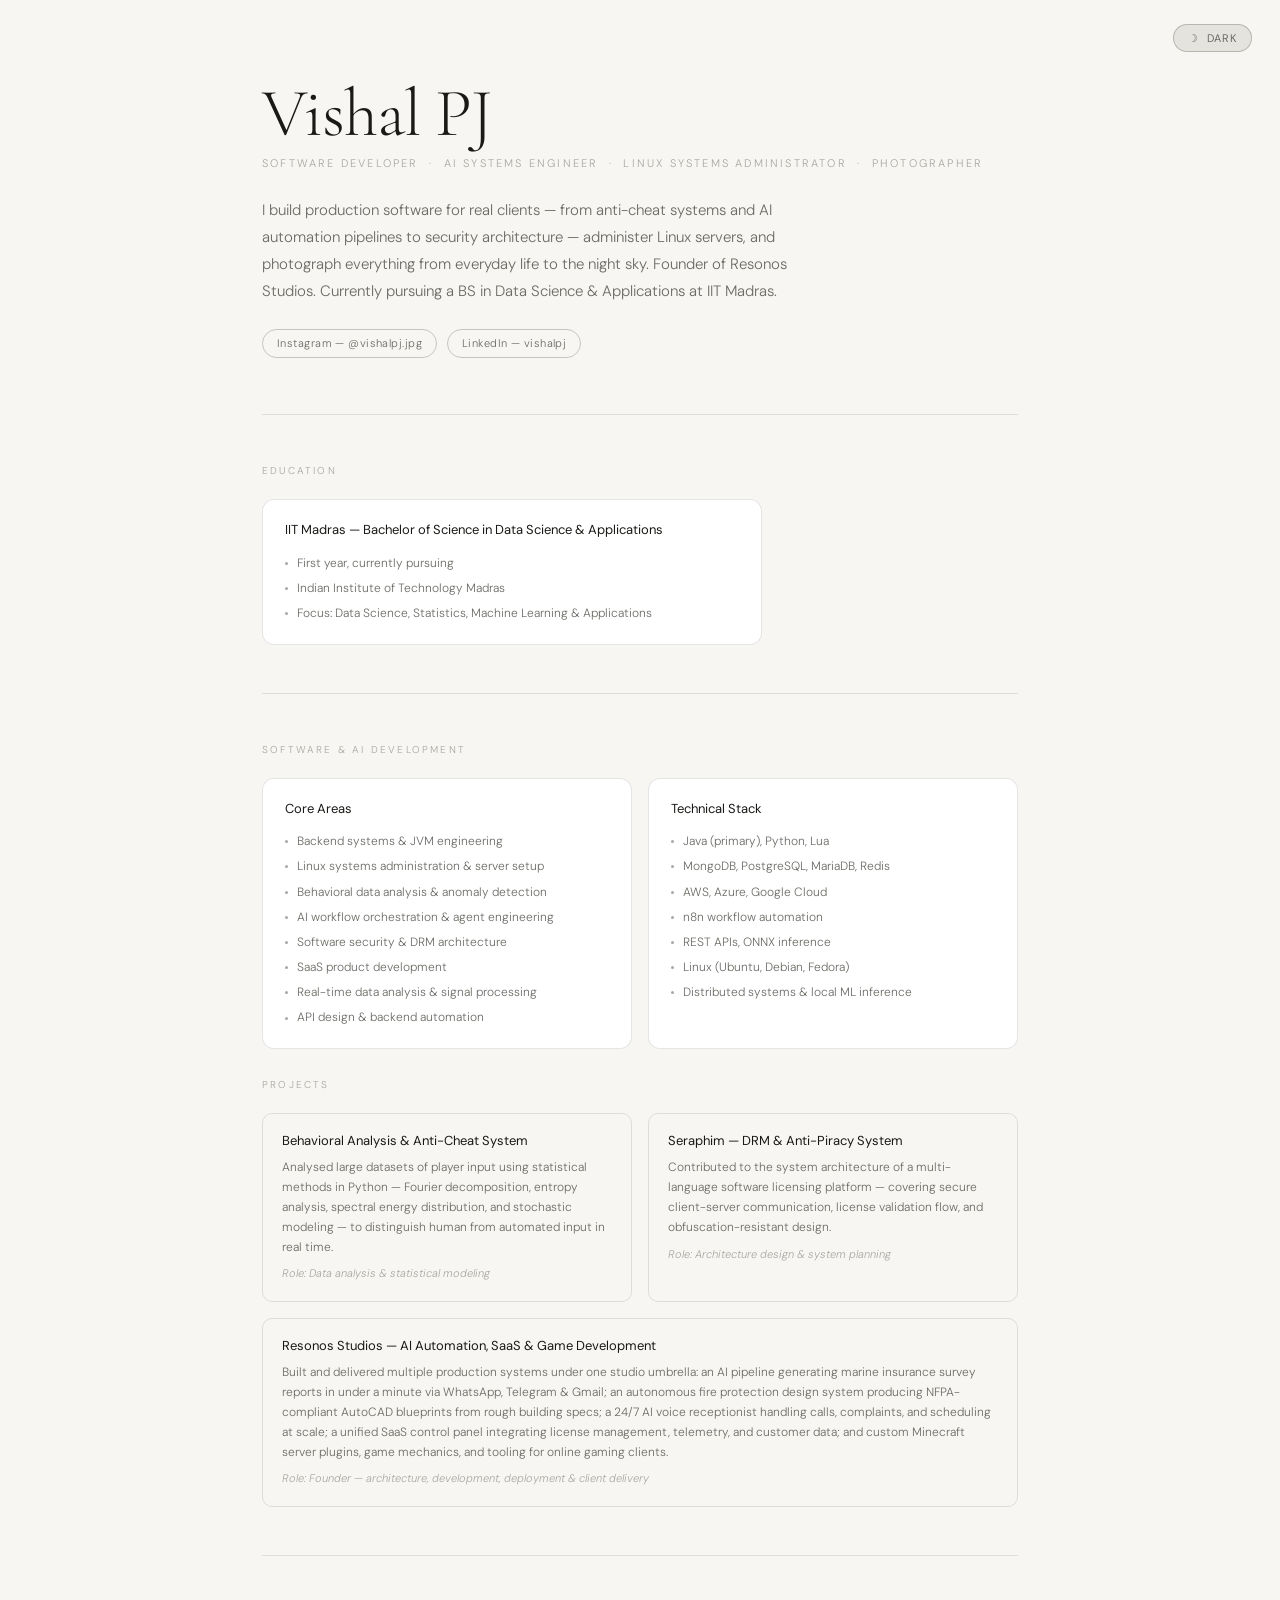
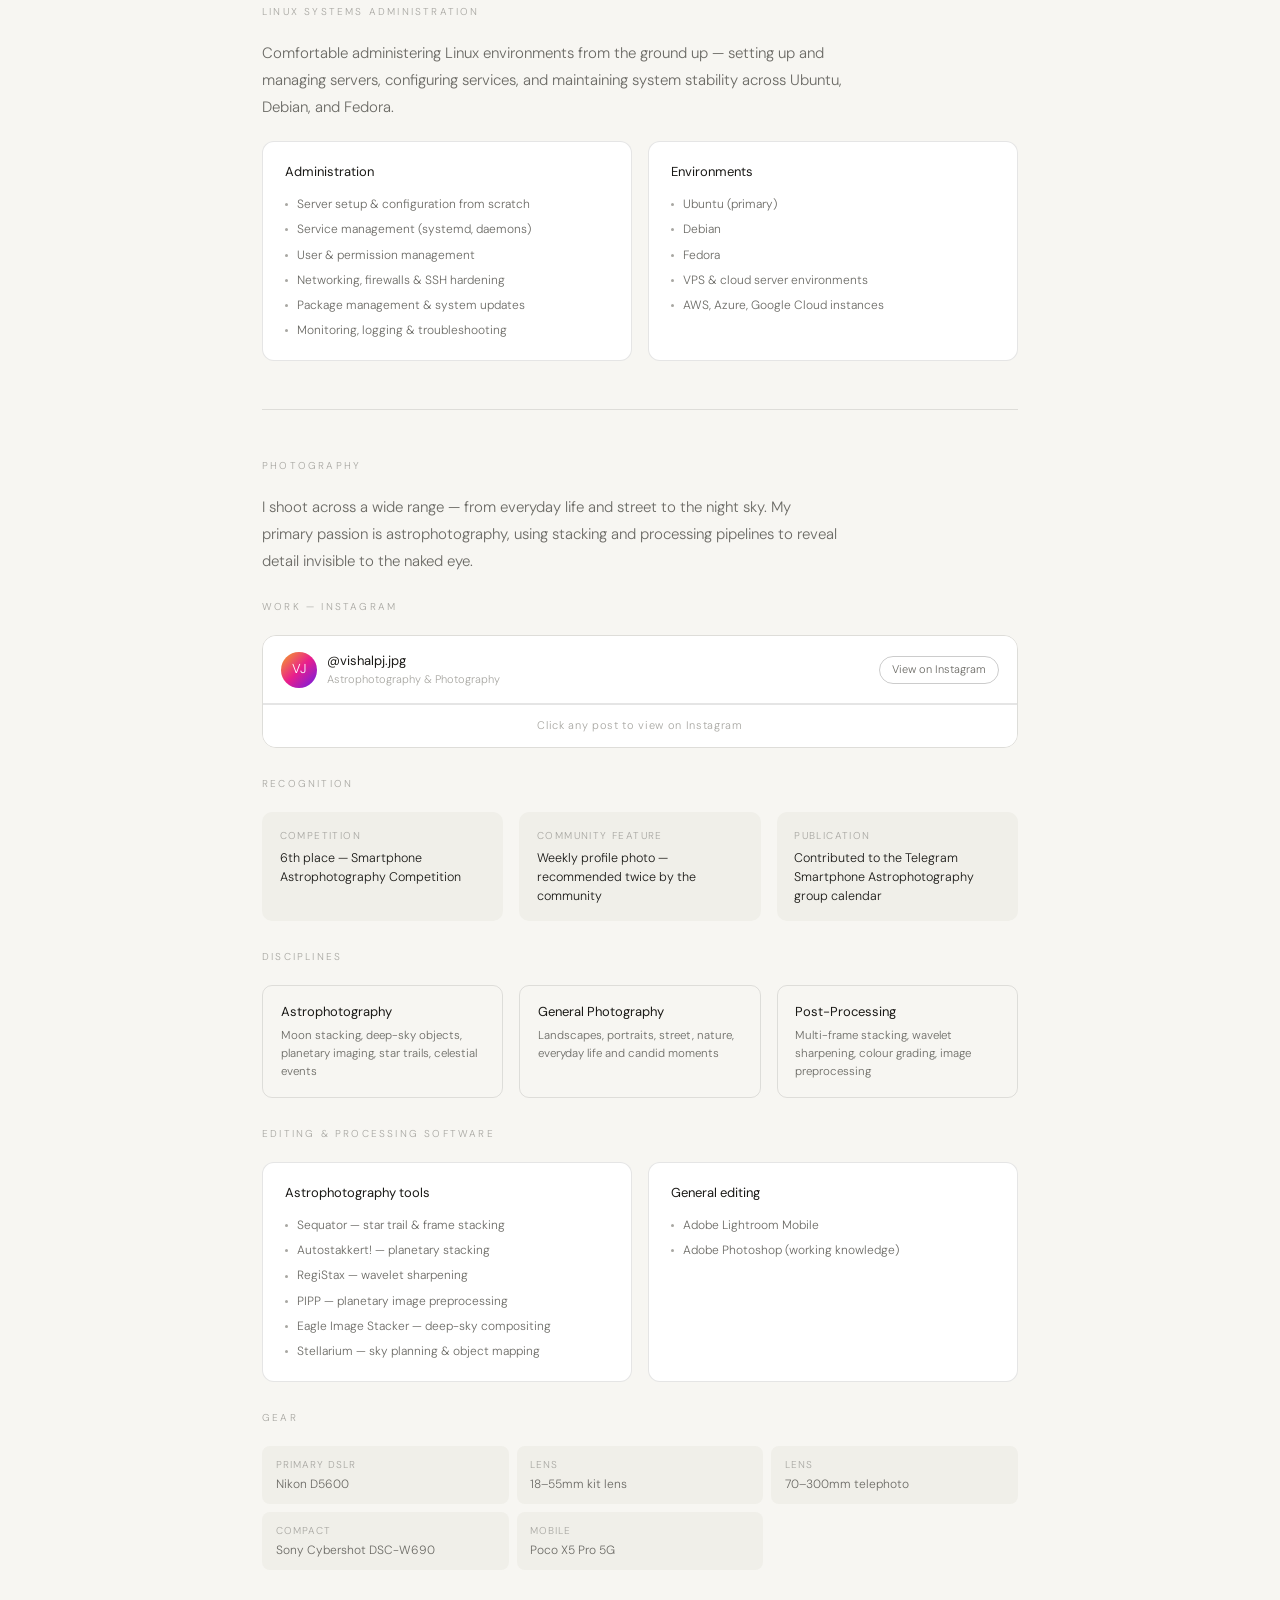
==== portfolio.html @ 346b7392 "initial commit" ====
<!DOCTYPE html>
<html lang="en" data-theme="light">
<head>
<meta charset="UTF-8">
<meta name="viewport" content="width=device-width, initial-scale=1.0">
<title>Vishal PJ — Portfolio</title>
<link rel="preconnect" href="https://fonts.googleapis.com">
<link href="https://fonts.googleapis.com/css2?family=Cormorant+Garamond:ital,wght@0,300;0,400;1,300&family=DM+Sans:ital,wght@0,300;0,400;1,300&display=swap" rel="stylesheet">
<style>
  :root {
    --bg: #f7f6f2;
    --surface: #ffffff;
    --surface2: #f0efe9;
    --border: rgba(0,0,0,0.1);
    --border-strong: rgba(0,0,0,0.2);
    --text: #1a1916;
    --text-muted: #6b6a65;
    --text-faint: #a8a7a2;
    --toggle-bg: #e4e3dd;
    --transition: 0.3s ease;
  }
  [data-theme="dark"] {
    --bg: #111110;
    --surface: #1c1c1a;
    --surface2: #242422;
    --border: rgba(255,255,255,0.08);
    --border-strong: rgba(255,255,255,0.15);
    --text: #eeecea;
    --text-muted: #8c8b86;
    --text-faint: #555450;
    --toggle-bg: #2e2e2c;
  }

  *, *::before, *::after { box-sizing: border-box; margin: 0; padding: 0; }
  html { scroll-behavior: smooth; }

  body {
    font-family: 'DM Sans', sans-serif;
    font-weight: 300;
    background: var(--bg);
    color: var(--text);
    transition: background var(--transition), color var(--transition);
    min-height: 100vh;
    line-height: 1.6;
  }

  .toggle-wrap {
    position: fixed;
    top: 1.5rem;
    right: 1.75rem;
    z-index: 100;
  }
  .toggle-btn {
    background: var(--toggle-bg);
    border: 1px solid var(--border-strong);
    border-radius: 30px;
    padding: 6px 14px;
    cursor: pointer;
    font-family: 'DM Sans', sans-serif;
    font-size: 11px;
    font-weight: 400;
    letter-spacing: 0.1em;
    text-transform: uppercase;
    color: var(--text-muted);
    transition: all var(--transition);
    display: flex;
    align-items: center;
    gap: 7px;
  }
  .toggle-btn:hover { color: var(--text); }

  .container {
    max-width: 820px;
    margin: 0 auto;
    padding: 5rem 2rem 6rem;
  }

  header { margin-bottom: 3.5rem; }

  .name {
    font-family: 'Cormorant Garamond', serif;
    font-size: clamp(44px, 8vw, 68px);
    font-weight: 300;
    letter-spacing: -1px;
    line-height: 1;
    margin-bottom: 0.45rem;
    color: var(--text);
  }
  .tagline {
    font-size: 11px;
    letter-spacing: 0.2em;
    text-transform: uppercase;
    color: var(--text-faint);
    margin-bottom: 1.5rem;
  }
  .bio {
    font-size: 15px;
    line-height: 1.8;
    color: var(--text-muted);
    max-width: 580px;
    margin-bottom: 1.5rem;
  }
  .links-row { display: flex; gap: 10px; flex-wrap: wrap; }
  .link-pill {
    font-size: 11px;
    color: var(--text-muted);
    border: 1px solid var(--border-strong);
    border-radius: 30px;
    padding: 5px 14px;
    text-decoration: none;
    letter-spacing: 0.04em;
    transition: all 0.2s;
  }
  .link-pill:hover { color: var(--text); border-color: var(--text-faint); }

  .divider {
    border: none;
    border-top: 1px solid var(--border);
    margin: 3rem 0;
  }

  .section-label {
    font-size: 10px;
    letter-spacing: 0.22em;
    text-transform: uppercase;
    color: var(--text-faint);
    margin-bottom: 1.25rem;
  }

  .two-col {
    display: grid;
    grid-template-columns: 1fr 1fr;
    gap: 1rem;
  }

  .card {
    background: var(--surface);
    border: 1px solid var(--border);
    border-radius: 12px;
    padding: 1.25rem 1.4rem;
    transition: background var(--transition), border-color var(--transition);
  }
  .card-title {
    font-size: 13px;
    font-weight: 400;
    color: var(--text);
    margin-bottom: 0.8rem;
  }

  .stack-list { list-style: none; display: flex; flex-direction: column; gap: 6px; }
  .stack-list li {
    font-size: 12px;
    color: var(--text-muted);
    display: flex;
    align-items: center;
    gap: 9px;
  }
  .stack-list li::before {
    content: '';
    width: 3px;
    height: 3px;
    border-radius: 50%;
    background: var(--text-faint);
    flex-shrink: 0;
  }

  .project-grid {
    display: grid;
    grid-template-columns: 1fr 1fr;
    gap: 1rem;
    margin-top: 0.5rem;
  }
  .proj-card {
    border: 1px solid var(--border);
    border-radius: 10px;
    padding: 1.1rem 1.2rem;
    transition: border-color 0.2s, background 0.2s;
  }
  .proj-card:hover { border-color: var(--border-strong); background: var(--surface); }
  .proj-card.wide { grid-column: span 2; }
  .proj-title {
    font-size: 13px;
    font-weight: 400;
    color: var(--text);
    margin-bottom: 0.4rem;
  }
  .proj-desc {
    font-size: 12px;
    color: var(--text-muted);
    line-height: 1.65;
  }
  .proj-role {
    font-size: 11px;
    color: var(--text-faint);
    margin-top: 8px;
    font-style: italic;
  }

  .ach-grid {
    display: grid;
    grid-template-columns: repeat(3, 1fr);
    gap: 1rem;
  }
  .ach-card {
    background: var(--surface2);
    border-radius: 10px;
    padding: 1rem 1.1rem;
    transition: background var(--transition);
  }
  .ach-label {
    font-size: 10px;
    letter-spacing: 0.14em;
    text-transform: uppercase;
    color: var(--text-faint);
    margin-bottom: 5px;
  }
  .ach-value {
    font-size: 12.5px;
    color: var(--text);
    line-height: 1.5;
  }

  .photo-grid {
    display: grid;
    grid-template-columns: repeat(3, 1fr);
    gap: 1rem;
  }
  .photo-card {
    border: 1px solid var(--border);
    border-radius: 10px;
    padding: 1rem 1.1rem;
  }
  .photo-title {
    font-size: 13px;
    font-weight: 400;
    color: var(--text);
    margin-bottom: 4px;
  }
  .photo-sub {
    font-size: 11.5px;
    color: var(--text-muted);
    line-height: 1.55;
  }

  .gear-grid {
    display: grid;
    grid-template-columns: repeat(3, 1fr);
    gap: 8px;
  }
  .gear-item {
    background: var(--surface2);
    border-radius: 8px;
    padding: 0.65rem 0.85rem;
    transition: background var(--transition);
  }
  .gear-label {
    font-size: 10px;
    letter-spacing: 0.1em;
    text-transform: uppercase;
    color: var(--text-faint);
    margin-bottom: 2px;
  }
  .gear-value { font-size: 12px; color: var(--text-muted); }

  .mt2 { margin-top: 1.75rem; }

  .ig-feature {
    border: 1px solid var(--border);
    border-radius: 14px;
    overflow: hidden;
    margin-top: 0.5rem;
  }
  .ig-header {
    display: flex;
    align-items: center;
    justify-content: space-between;
    padding: 0.9rem 1.1rem;
    border-bottom: 1px solid var(--border);
    background: var(--surface);
  }
  .ig-profile { display: flex; align-items: center; gap: 10px; }
  .ig-avatar {
    width: 36px; height: 36px; border-radius: 50%;
    background: linear-gradient(135deg, #f5a623, #e91e8c, #6a1de8);
    display: flex; align-items: center; justify-content: center;
    color: white; font-size: 13px; flex-shrink: 0;
  }
  .ig-handle { font-size: 13px; font-weight: 400; color: var(--text); }
  .ig-sub { font-size: 11px; color: var(--text-faint); }
  .ig-visit {
    font-size: 11px; color: var(--text-muted);
    border: 1px solid var(--border-strong); border-radius: 20px;
    padding: 4px 12px; text-decoration: none; transition: color 0.2s;
  }
  .ig-visit:hover { color: var(--text); }
  .ig-mosaic {
    display: grid; grid-template-columns: repeat(3, 1fr);
    gap: 0; background: var(--border);
  }
  .ig-embed-cell {
    overflow: hidden;
    display: flex;
    align-items: flex-start;
    justify-content: center;
    background: var(--surface2);
  }
  .ig-embed-cell iframe {
    border: none !important;
    width: 100% !important;
    min-width: 0 !important;
  }
  .ig-caption {
    padding: 0.75rem 1.1rem; background: var(--surface);
    font-size: 11px; color: var(--text-faint);
    text-align: center; letter-spacing: 0.06em;
    border-top: 1px solid var(--border);
  }

  @keyframes fadeUp {
    from { opacity: 0; transform: translateY(14px); }
    to   { opacity: 1; transform: translateY(0); }
  }
  .fade { animation: fadeUp 0.5s ease both; }
  .fade-1 { animation-delay: 0.05s; }
  .fade-2 { animation-delay: 0.13s; }
  .fade-3 { animation-delay: 0.22s; }
  .fade-4 { animation-delay: 0.32s; }

  @media (max-width: 600px) {
    .two-col, .project-grid, .ach-grid, .photo-grid, .gear-grid { grid-template-columns: 1fr; }
    .proj-card.wide { grid-column: span 1; }
    .toggle-wrap { top: 1rem; right: 1rem; }
    .container { padding: 4rem 1.25rem 5rem; }
  }
</style>
</head>
<body>

<div class="toggle-wrap">
  <button class="toggle-btn" onclick="toggleTheme()" id="themeBtn">
    <span id="themeIcon">☽</span>
    <span id="themeLabel">Dark</span>
  </button>
</div>

<div class="container">

  <header>
    <div class="name fade fade-1">Vishal PJ</div>
    <div class="tagline fade fade-2">Software Developer &nbsp;·&nbsp; AI Systems Engineer &nbsp;·&nbsp; Linux Systems Administrator &nbsp;·&nbsp; Photographer</div>
    <p class="bio fade fade-3">
      I build production software for real clients — from anti-cheat systems and AI automation pipelines to security architecture — administer Linux servers, and photograph everything from everyday life to the night sky. Founder of Resonos Studios. Currently pursuing a BS in Data Science & Applications at IIT Madras.
    </p>
    <div class="links-row fade fade-4">
      <a class="link-pill" href="https://www.instagram.com/vishalpj.jpg" target="_blank">Instagram — @vishalpj.jpg</a>
      <a class="link-pill" href="https://www.linkedin.com/in/vishalpj/" target="_blank">LinkedIn — vishalpj</a>
    </div>
  </header>

  <hr class="divider">

  <section>
    <div class="section-label">Education</div>
    <div class="card" style="max-width: 500px;">
      <div class="card-title">IIT Madras — Bachelor of Science in Data Science & Applications</div>
      <ul class="stack-list" style="margin-top: 0.5rem;">
        <li>First year, currently pursuing</li>
        <li>Indian Institute of Technology Madras</li>
        <li>Focus: Data Science, Statistics, Machine Learning & Applications</li>
      </ul>
    </div>
  </section>

  <hr class="divider">

  <section>
    <div class="section-label">Software & AI Development</div>
    <div class="two-col">
      <div class="card">
        <div class="card-title">Core Areas</div>
        <ul class="stack-list">
          <li>Backend systems & JVM engineering</li>
          <li>Linux systems administration & server setup</li>
          <li>Behavioral data analysis & anomaly detection</li>
          <li>AI workflow orchestration & agent engineering</li>
          <li>Software security & DRM architecture</li>
          <li>SaaS product development</li>
          <li>Real-time data analysis & signal processing</li>
          <li>API design & backend automation</li>
        </ul>
      </div>
      <div class="card">
        <div class="card-title">Technical Stack</div>
        <ul class="stack-list">
          <li>Java (primary), Python, Lua</li>
          <li>MongoDB, PostgreSQL, MariaDB, Redis</li>
          <li>AWS, Azure, Google Cloud</li>
          <li>n8n workflow automation</li>
          <li>REST APIs, ONNX inference</li>
          <li>Linux (Ubuntu, Debian, Fedora)</li>
          <li>Distributed systems & local ML inference</li>
        </ul>
      </div>
    </div>

    <div class="section-label mt2">Projects</div>
    <div class="project-grid">
      <div class="proj-card">
        <div class="proj-title">Behavioral Analysis & Anti-Cheat System</div>
        <div class="proj-desc">Analysed large datasets of player input using statistical methods in Python — Fourier decomposition, entropy analysis, spectral energy distribution, and stochastic modeling — to distinguish human from automated input in real time.</div>
        <div class="proj-role">Role: Data analysis & statistical modeling</div>
      </div>
      <div class="proj-card">
        <div class="proj-title">Seraphim — DRM & Anti-Piracy System</div>
        <div class="proj-desc">Contributed to the system architecture of a multi-language software licensing platform — covering secure client-server communication, license validation flow, and obfuscation-resistant design.</div>
        <div class="proj-role">Role: Architecture design & system planning</div>
      </div>
      <div class="proj-card wide">
        <div class="proj-title">Resonos Studios — AI Automation, SaaS & Game Development</div>
        <div class="proj-desc">Built and delivered multiple production systems under one studio umbrella: an AI pipeline generating marine insurance survey reports in under a minute via WhatsApp, Telegram & Gmail; an autonomous fire protection design system producing NFPA-compliant AutoCAD blueprints from rough building specs; a 24/7 AI voice receptionist handling calls, complaints, and scheduling at scale; a unified SaaS control panel integrating license management, telemetry, and customer data; and custom Minecraft server plugins, game mechanics, and tooling for online gaming clients.</div>
        <div class="proj-role">Role: Founder — architecture, development, deployment & client delivery</div>
      </div>
    </div>
  </section>

  <hr class="divider">

  <section>
    <div class="section-label">Linux Systems Administration</div>
    <p class="bio" style="margin-bottom: 1.25rem;">
      Comfortable administering Linux environments from the ground up — setting up and managing servers, configuring services, and maintaining system stability across Ubuntu, Debian, and Fedora.
    </p>
    <div class="two-col">
      <div class="card">
        <div class="card-title">Administration</div>
        <ul class="stack-list">
          <li>Server setup & configuration from scratch</li>
          <li>Service management (systemd, daemons)</li>
          <li>User & permission management</li>
          <li>Networking, firewalls & SSH hardening</li>
          <li>Package management & system updates</li>
          <li>Monitoring, logging & troubleshooting</li>
        </ul>
      </div>
      <div class="card">
        <div class="card-title">Environments</div>
        <ul class="stack-list">
          <li>Ubuntu (primary)</li>
          <li>Debian</li>
          <li>Fedora</li>
          <li>VPS & cloud server environments</li>
          <li>AWS, Azure, Google Cloud instances</li>
        </ul>
      </div>
    </div>
  </section>

  <hr class="divider">

  <section>
    <div class="section-label">Photography</div>
    <p class="bio" style="margin-bottom:1.5rem;">
      I shoot across a wide range — from everyday life and street to the night sky. My primary passion is astrophotography, using stacking and processing pipelines to reveal detail invisible to the naked eye.
    </p>

    <div class="section-label">Work — Instagram</div>
    <div class="ig-feature">
      <div class="ig-header">
        <div class="ig-profile">
          <div class="ig-avatar">VJ</div>
          <div>
            <div class="ig-handle">@vishalpj.jpg</div>
            <div class="ig-sub">Astrophotography &amp; Photography</div>
          </div>
        </div>
        <a class="ig-visit" href="https://www.instagram.com/vishalpj.jpg" target="_blank">View on Instagram</a>
      </div>
      <div class="ig-mosaic">
        <div class="ig-embed-cell">
          <blockquote class="instagram-media" data-instgrm-permalink="https://www.instagram.com/p/DHOMunJSF5G/" data-instgrm-version="14" style="width:100%;margin:0;"></blockquote>
        </div>
        <div class="ig-embed-cell">
          <blockquote class="instagram-media" data-instgrm-permalink="https://www.instagram.com/p/C_YB2zLBK-3/" data-instgrm-version="14" style="width:100%;margin:0;"></blockquote>
        </div>
        <div class="ig-embed-cell">
          <blockquote class="instagram-media" data-instgrm-permalink="https://www.instagram.com/p/DCePl5ovYs2/" data-instgrm-version="14" style="width:100%;margin:0;"></blockquote>
        </div>
        <div class="ig-embed-cell">
          <blockquote class="instagram-media" data-instgrm-permalink="https://www.instagram.com/p/DSiRkYHkpbt/" data-instgrm-version="14" style="width:100%;margin:0;"></blockquote>
        </div>
        <div class="ig-embed-cell">
          <blockquote class="instagram-media" data-instgrm-permalink="https://www.instagram.com/p/DVQpZaqksjX/" data-instgrm-version="14" style="width:100%;margin:0;"></blockquote>
        </div>
        <div class="ig-embed-cell">
          <blockquote class="instagram-media" data-instgrm-permalink="https://www.instagram.com/p/DV--y9miQmT/" data-instgrm-version="14" style="width:100%;margin:0;"></blockquote>
        </div>
      </div>
      <div class="ig-caption">Click any post to view on Instagram</div>
    </div>

    <div class="section-label mt2">Recognition</div>
    <div class="ach-grid">
      <div class="ach-card">
        <div class="ach-label">Competition</div>
        <div class="ach-value">6th place — Smartphone Astrophotography Competition</div>
      </div>
      <div class="ach-card">
        <div class="ach-label">Community Feature</div>
        <div class="ach-value">Weekly profile photo — recommended twice by the community</div>
      </div>
      <div class="ach-card">
        <div class="ach-label">Publication</div>
        <div class="ach-value">Contributed to the Telegram Smartphone Astrophotography group calendar</div>
      </div>
    </div>

    <div class="section-label mt2">Disciplines</div>
    <div class="photo-grid">
      <div class="photo-card">
        <div class="photo-title">Astrophotography</div>
        <div class="photo-sub">Moon stacking, deep-sky objects, planetary imaging, star trails, celestial events</div>
      </div>
      <div class="photo-card">
        <div class="photo-title">General Photography</div>
        <div class="photo-sub">Landscapes, portraits, street, nature, everyday life and candid moments</div>
      </div>
      <div class="photo-card">
        <div class="photo-title">Post-Processing</div>
        <div class="photo-sub">Multi-frame stacking, wavelet sharpening, colour grading, image preprocessing</div>
      </div>
    </div>

    <div class="section-label mt2">Editing & Processing Software</div>
    <div class="two-col">
      <div class="card">
        <div class="card-title">Astrophotography tools</div>
        <ul class="stack-list">
          <li>Sequator — star trail & frame stacking</li>
          <li>Autostakkert! — planetary stacking</li>
          <li>RegiStax — wavelet sharpening</li>
          <li>PIPP — planetary image preprocessing</li>
          <li>Eagle Image Stacker — deep-sky compositing</li>
          <li>Stellarium — sky planning & object mapping</li>
        </ul>
      </div>
      <div class="card">
        <div class="card-title">General editing</div>
        <ul class="stack-list">
          <li>Adobe Lightroom Mobile</li>
          <li>Adobe Photoshop (working knowledge)</li>
        </ul>
      </div>
    </div>

    <div class="section-label mt2">Gear</div>
    <div class="gear-grid">
      <div class="gear-item">
        <div class="gear-label">Primary DSLR</div>
        <div class="gear-value">Nikon D5600</div>
      </div>
      <div class="gear-item">
        <div class="gear-label">Lens</div>
        <div class="gear-value">18–55mm kit lens</div>
      </div>
      <div class="gear-item">
        <div class="gear-label">Lens</div>
        <div class="gear-value">70–300mm telephoto</div>
      </div>
      <div class="gear-item">
        <div class="gear-label">Compact</div>
        <div class="gear-value">Sony Cybershot DSC-W690</div>
      </div>
      <div class="gear-item">
        <div class="gear-label">Mobile</div>
        <div class="gear-value">Poco X5 Pro 5G</div>
      </div>
    </div>
  </section>

</div>

<script async src="//www.instagram.com/embed.js"></script>
<script>
  function toggleTheme() {
    const html = document.documentElement;
    const isDark = html.getAttribute('data-theme') === 'dark';
    html.setAttribute('data-theme', isDark ? 'light' : 'dark');
    document.getElementById('themeIcon').textContent = isDark ? '☽' : '☀';
    document.getElementById('themeLabel').textContent = isDark ? 'Dark' : 'Light';
  }

  if (window.matchMedia('(prefers-color-scheme: dark)').matches) {
    document.documentElement.setAttribute('data-theme', 'dark');
    document.getElementById('themeIcon').textContent = '☀';
    document.getElementById('themeLabel').textContent = 'Light';
  }
</script>

</body>
</html>
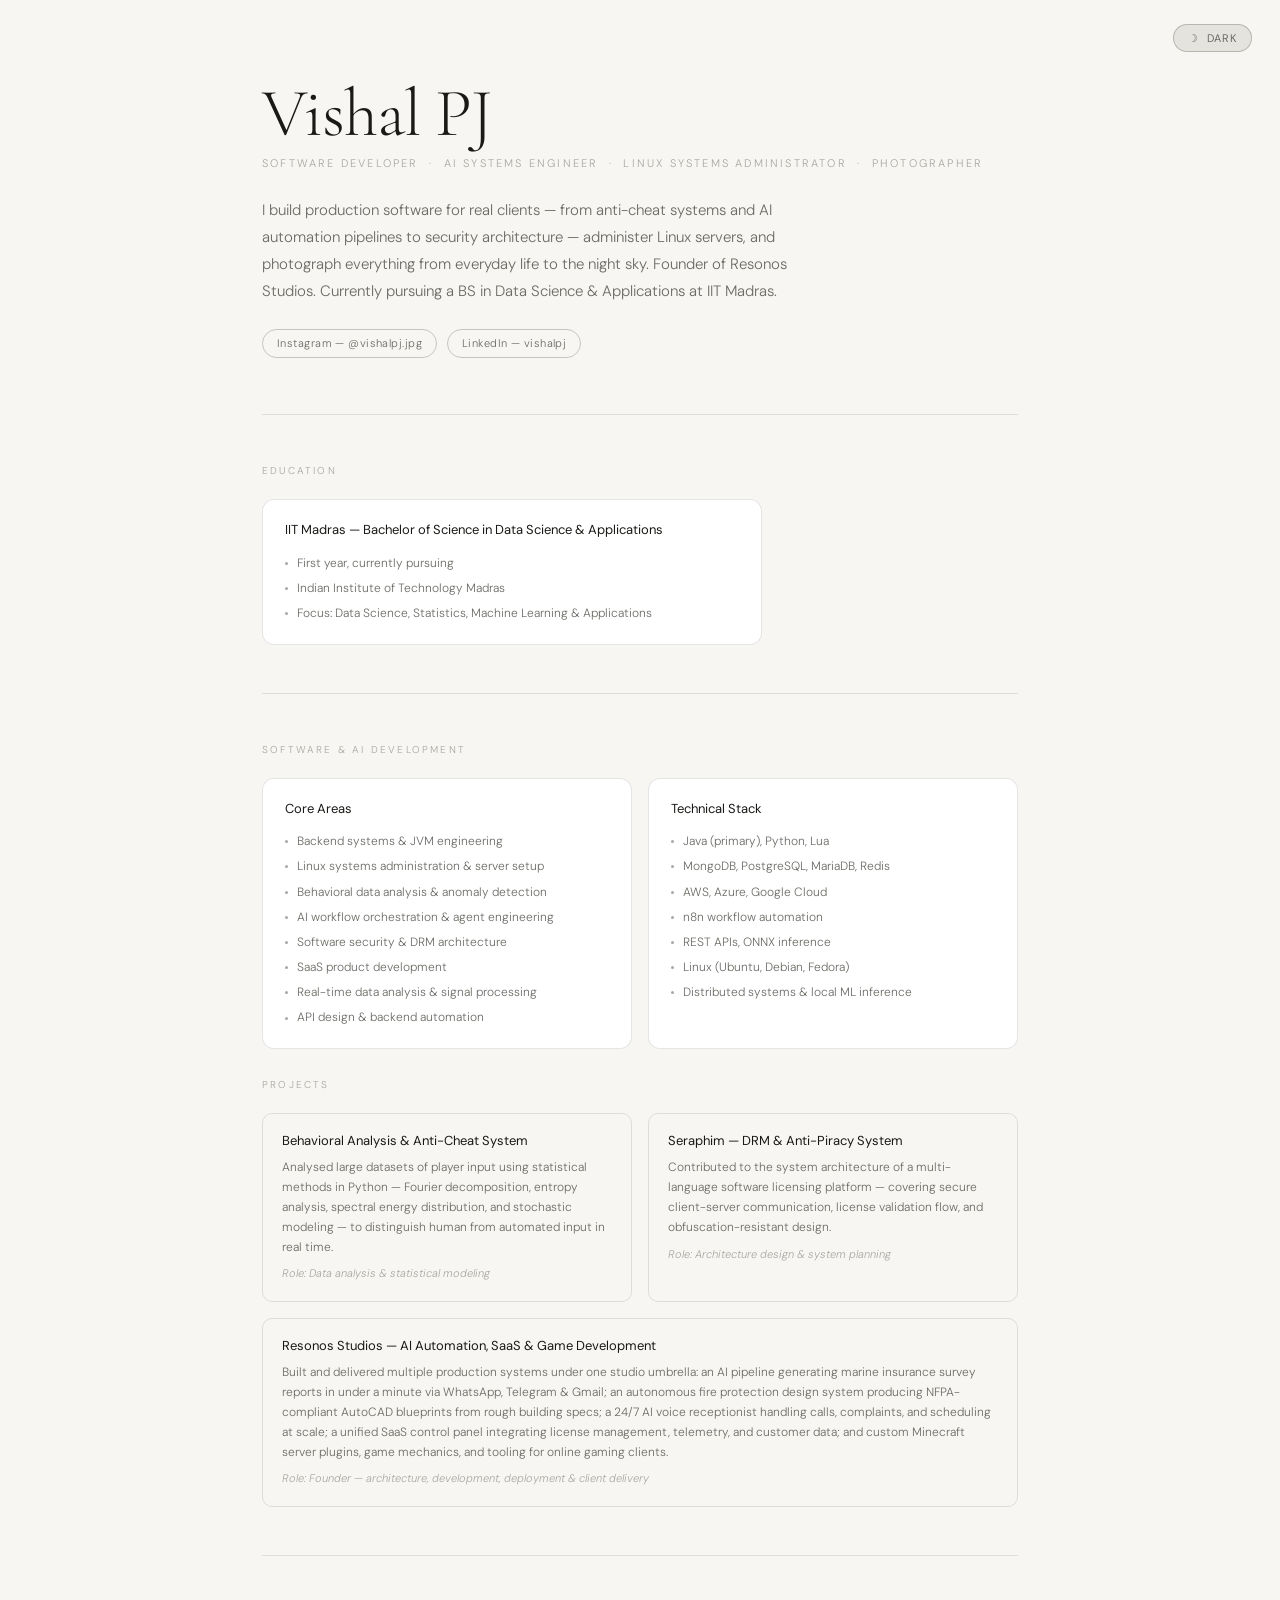
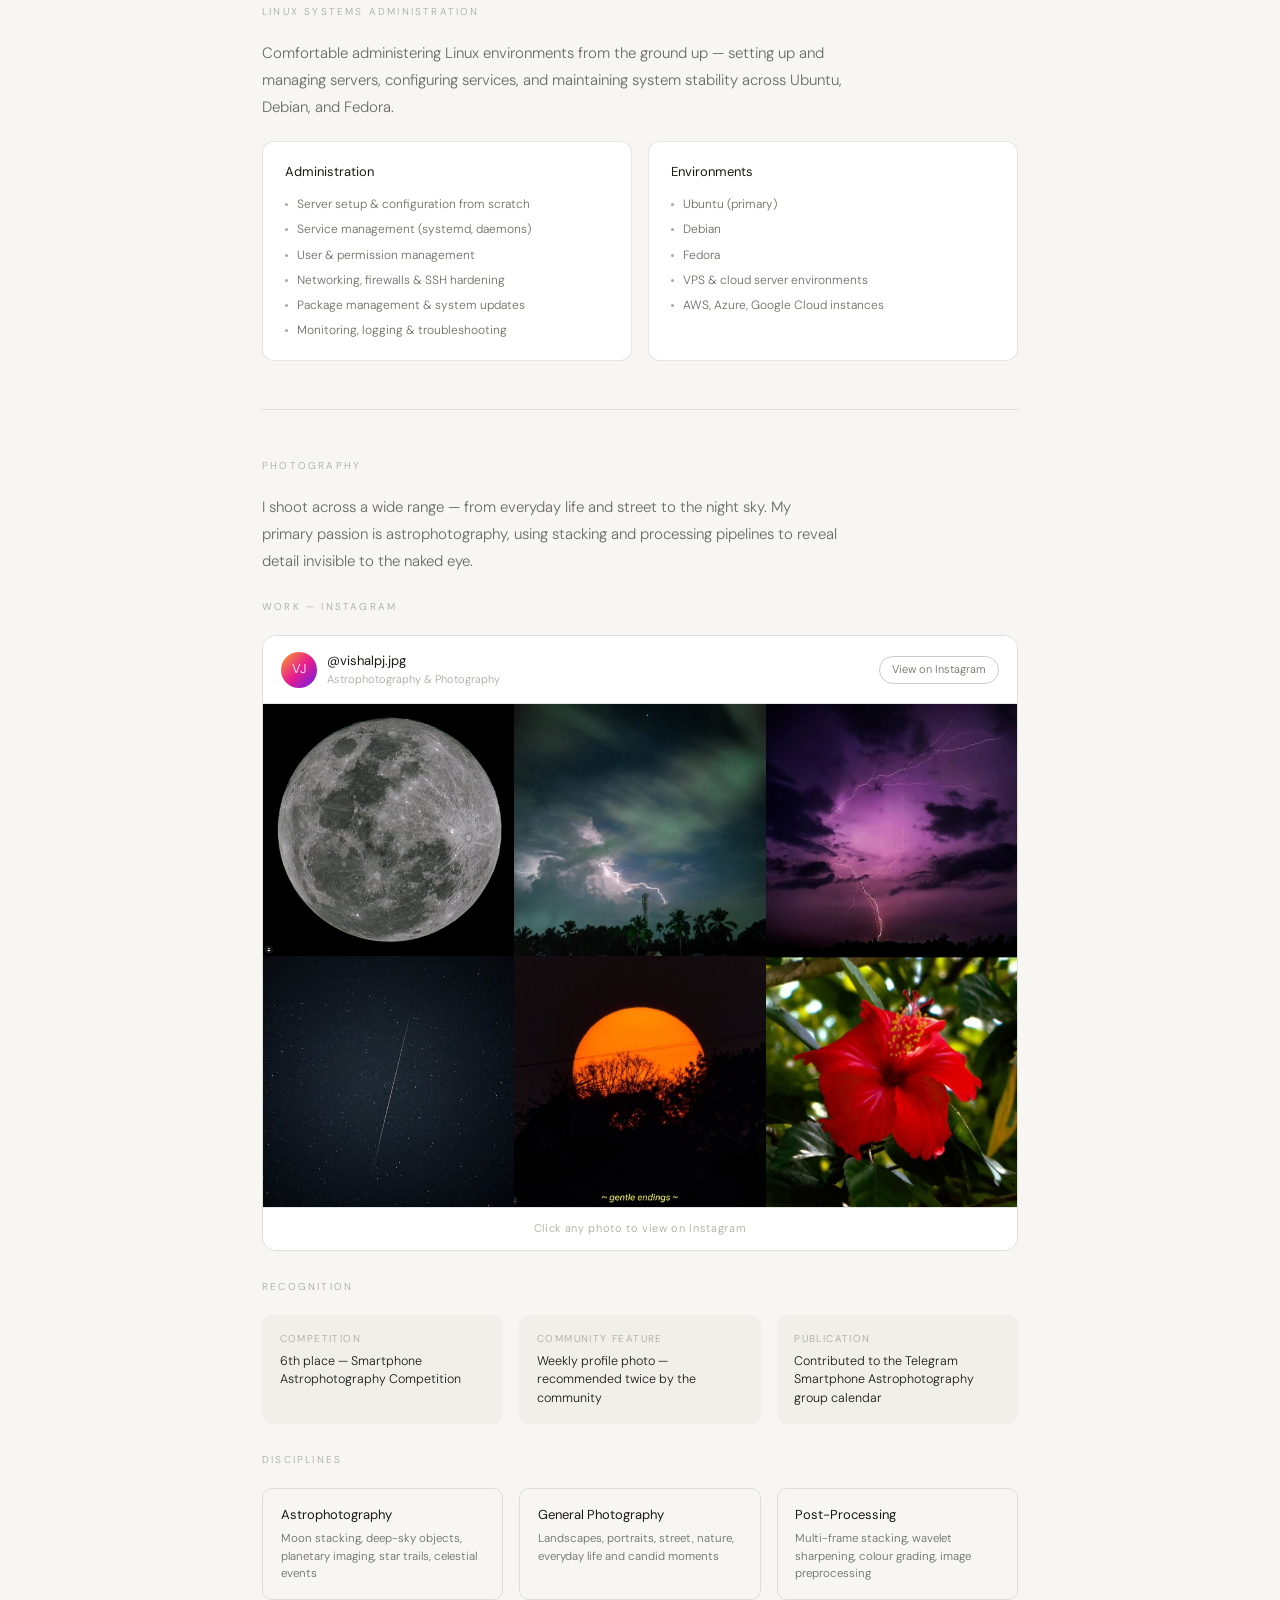
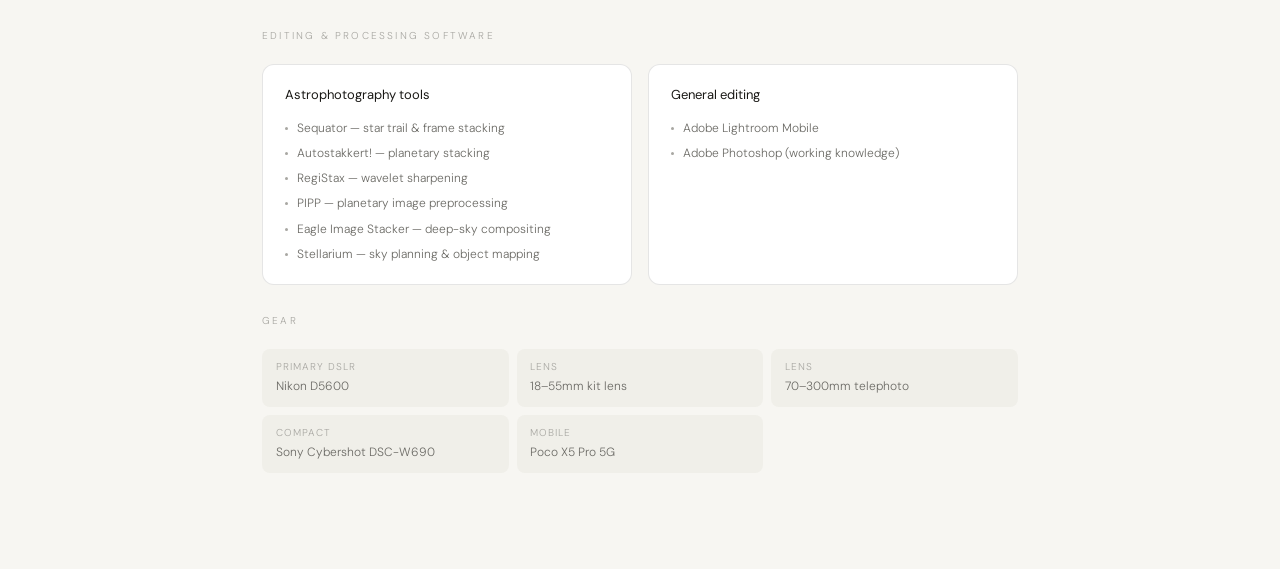
==== commit 0a2d6b55: "update embeds" ====
--- a/portfolio.html
+++ b/portfolio.html
@@ -297,18 +297,41 @@
     display: grid; grid-template-columns: repeat(3, 1fr);
     gap: 0; background: var(--border);
   }
-  .ig-embed-cell {
+  .ig-tile {
+    aspect-ratio: 1;
     overflow: hidden;
+    display: block;
+    position: relative;
+    cursor: pointer;
+    background: var(--surface2);
+  }
+  .ig-tile img {
+    width: 100%;
+    height: 100%;
+    object-fit: cover;
+    display: block;
+    transition: transform 0.4s ease;
+  }
+  .ig-tile:hover img { transform: scale(1.06); }
+  .ig-overlay {
+    position: absolute;
+    inset: 0;
+    background: rgba(0,0,0,0);
     display: flex;
-    align-items: flex-start;
-    justify-content: center;
-    background: var(--surface2);
-  }
-  .ig-embed-cell iframe {
-    border: none !important;
-    width: 100% !important;
-    min-width: 0 !important;
-  }
+    align-items: flex-end;
+    padding: 0.6rem 0.75rem;
+    transition: background 0.3s ease;
+  }
+  .ig-tile:hover .ig-overlay { background: rgba(0,0,0,0.45); }
+  .ig-overlay span {
+    font-size: 11px;
+    color: white;
+    letter-spacing: 0.06em;
+    opacity: 0;
+    transform: translateY(4px);
+    transition: opacity 0.3s ease, transform 0.3s ease;
+  }
+  .ig-tile:hover .ig-overlay span { opacity: 1; transform: translateY(0); }
   .ig-caption {
     padding: 0.75rem 1.1rem; background: var(--surface);
     font-size: 11px; color: var(--text-faint);
@@ -475,27 +498,33 @@
         </div>
         <a class="ig-visit" href="https://www.instagram.com/vishalpj.jpg" target="_blank">View on Instagram</a>
       </div>
-      <div class="ig-mosaic">
-        <div class="ig-embed-cell">
-          <blockquote class="instagram-media" data-instgrm-permalink="https://www.instagram.com/p/DHOMunJSF5G/" data-instgrm-version="14" style="width:100%;margin:0;"></blockquote>
-        </div>
-        <div class="ig-embed-cell">
-          <blockquote class="instagram-media" data-instgrm-permalink="https://www.instagram.com/p/C_YB2zLBK-3/" data-instgrm-version="14" style="width:100%;margin:0;"></blockquote>
-        </div>
-        <div class="ig-embed-cell">
-          <blockquote class="instagram-media" data-instgrm-permalink="https://www.instagram.com/p/DCePl5ovYs2/" data-instgrm-version="14" style="width:100%;margin:0;"></blockquote>
-        </div>
-        <div class="ig-embed-cell">
-          <blockquote class="instagram-media" data-instgrm-permalink="https://www.instagram.com/p/DSiRkYHkpbt/" data-instgrm-version="14" style="width:100%;margin:0;"></blockquote>
-        </div>
-        <div class="ig-embed-cell">
-          <blockquote class="instagram-media" data-instgrm-permalink="https://www.instagram.com/p/DVQpZaqksjX/" data-instgrm-version="14" style="width:100%;margin:0;"></blockquote>
-        </div>
-        <div class="ig-embed-cell">
-          <blockquote class="instagram-media" data-instgrm-permalink="https://www.instagram.com/p/DV--y9miQmT/" data-instgrm-version="14" style="width:100%;margin:0;"></blockquote>
-        </div>
-      </div>
-      <div class="ig-caption">Click any post to view on Instagram</div>
+                  <div class="ig-mosaic">
+        <a class="ig-tile" href="https://www.instagram.com/p/DHOMunJSF5G/" target="_blank" title="Full Moon">
+          <img src="[data-uri]" alt="Full Moon">
+          <div class="ig-overlay"><span>Full Moon</span></div>
+        </a>
+        <a class="ig-tile" href="https://www.instagram.com/p/C_YB2zLBK-3/" target="_blank" title="Lightning & Aurora">
+          <img src="[data-uri]" alt="Lightning & Aurora">
+          <div class="ig-overlay"><span>Lightning & Aurora</span></div>
+        </a>
+        <a class="ig-tile" href="https://www.instagram.com/p/DCePl5ovYs2/" target="_blank" title="Pink Thunder">
+          <img src="[data-uri]" alt="Pink Thunder">
+          <div class="ig-overlay"><span>Pink Thunder</span></div>
+        </a>
+        <a class="ig-tile" href="https://www.instagram.com/p/DSiRkYHkpbt/" target="_blank" title="Geminids Meteor">
+          <img src="[data-uri]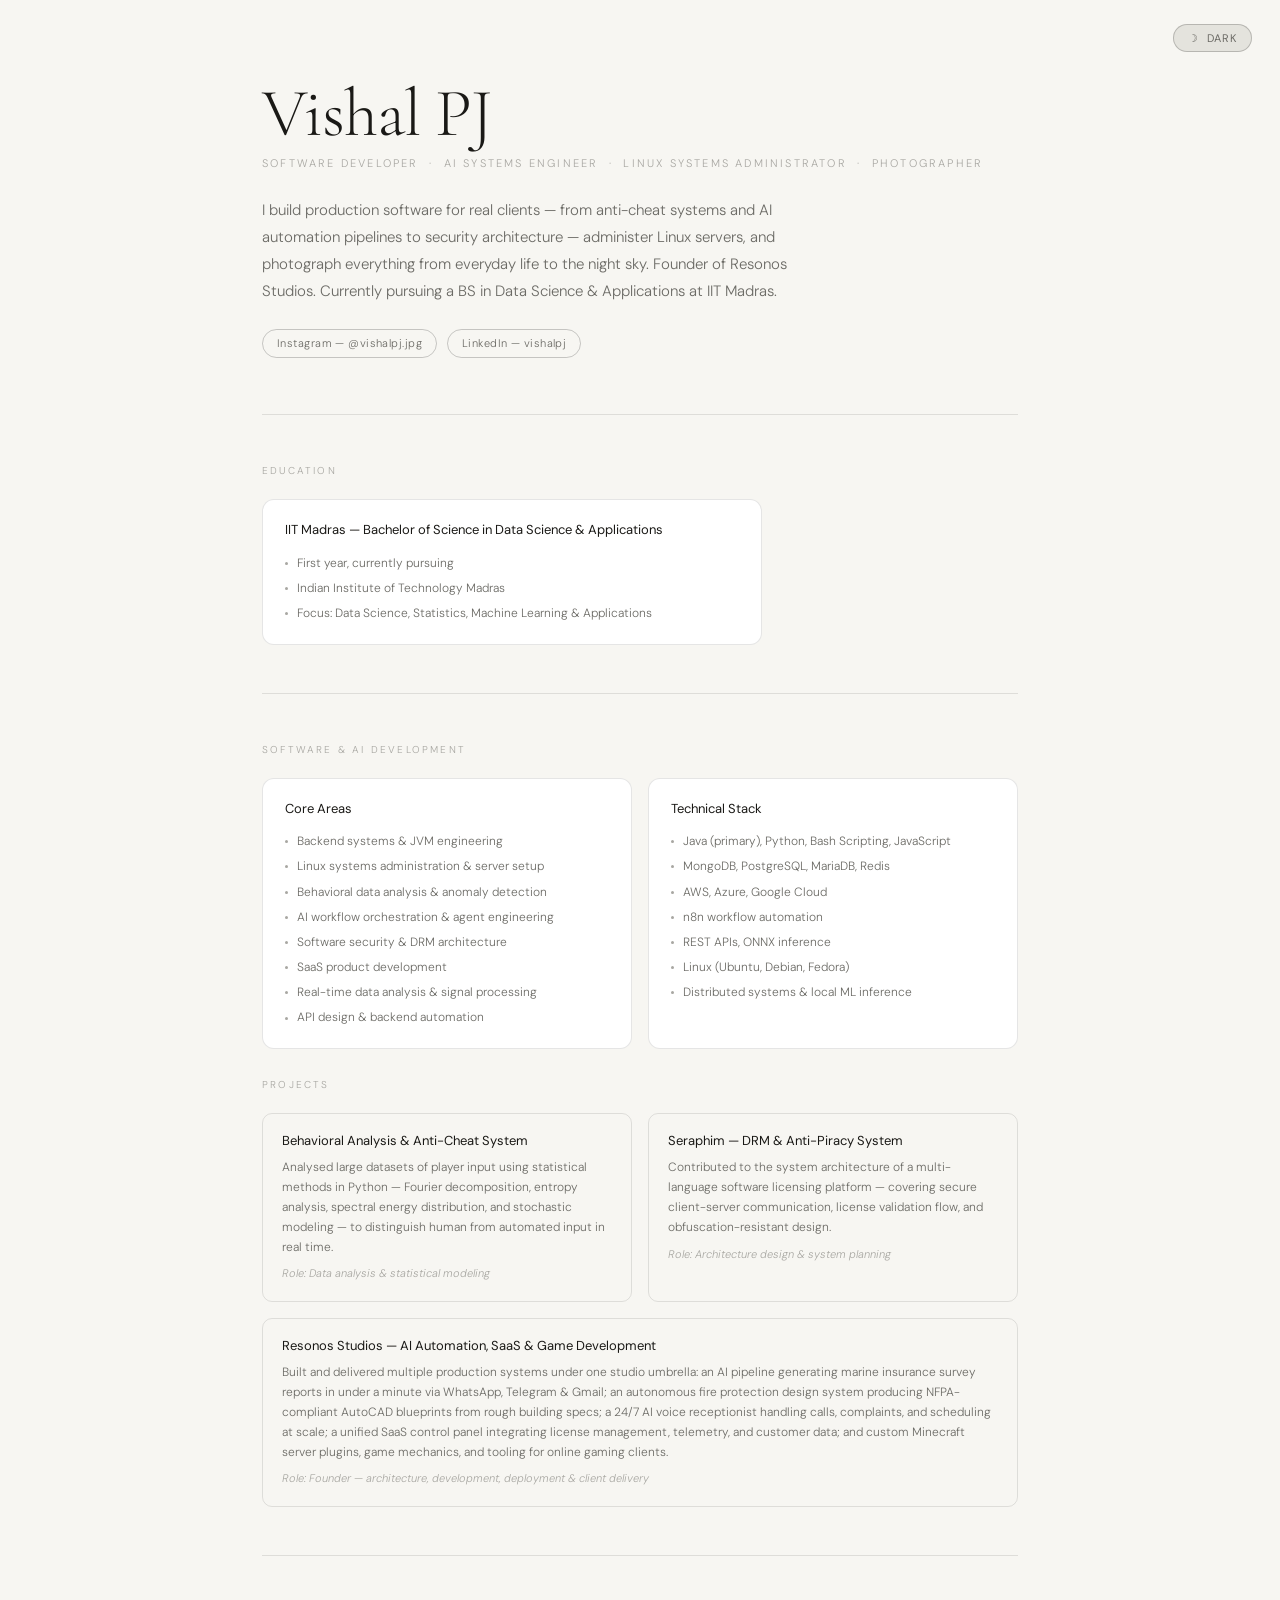
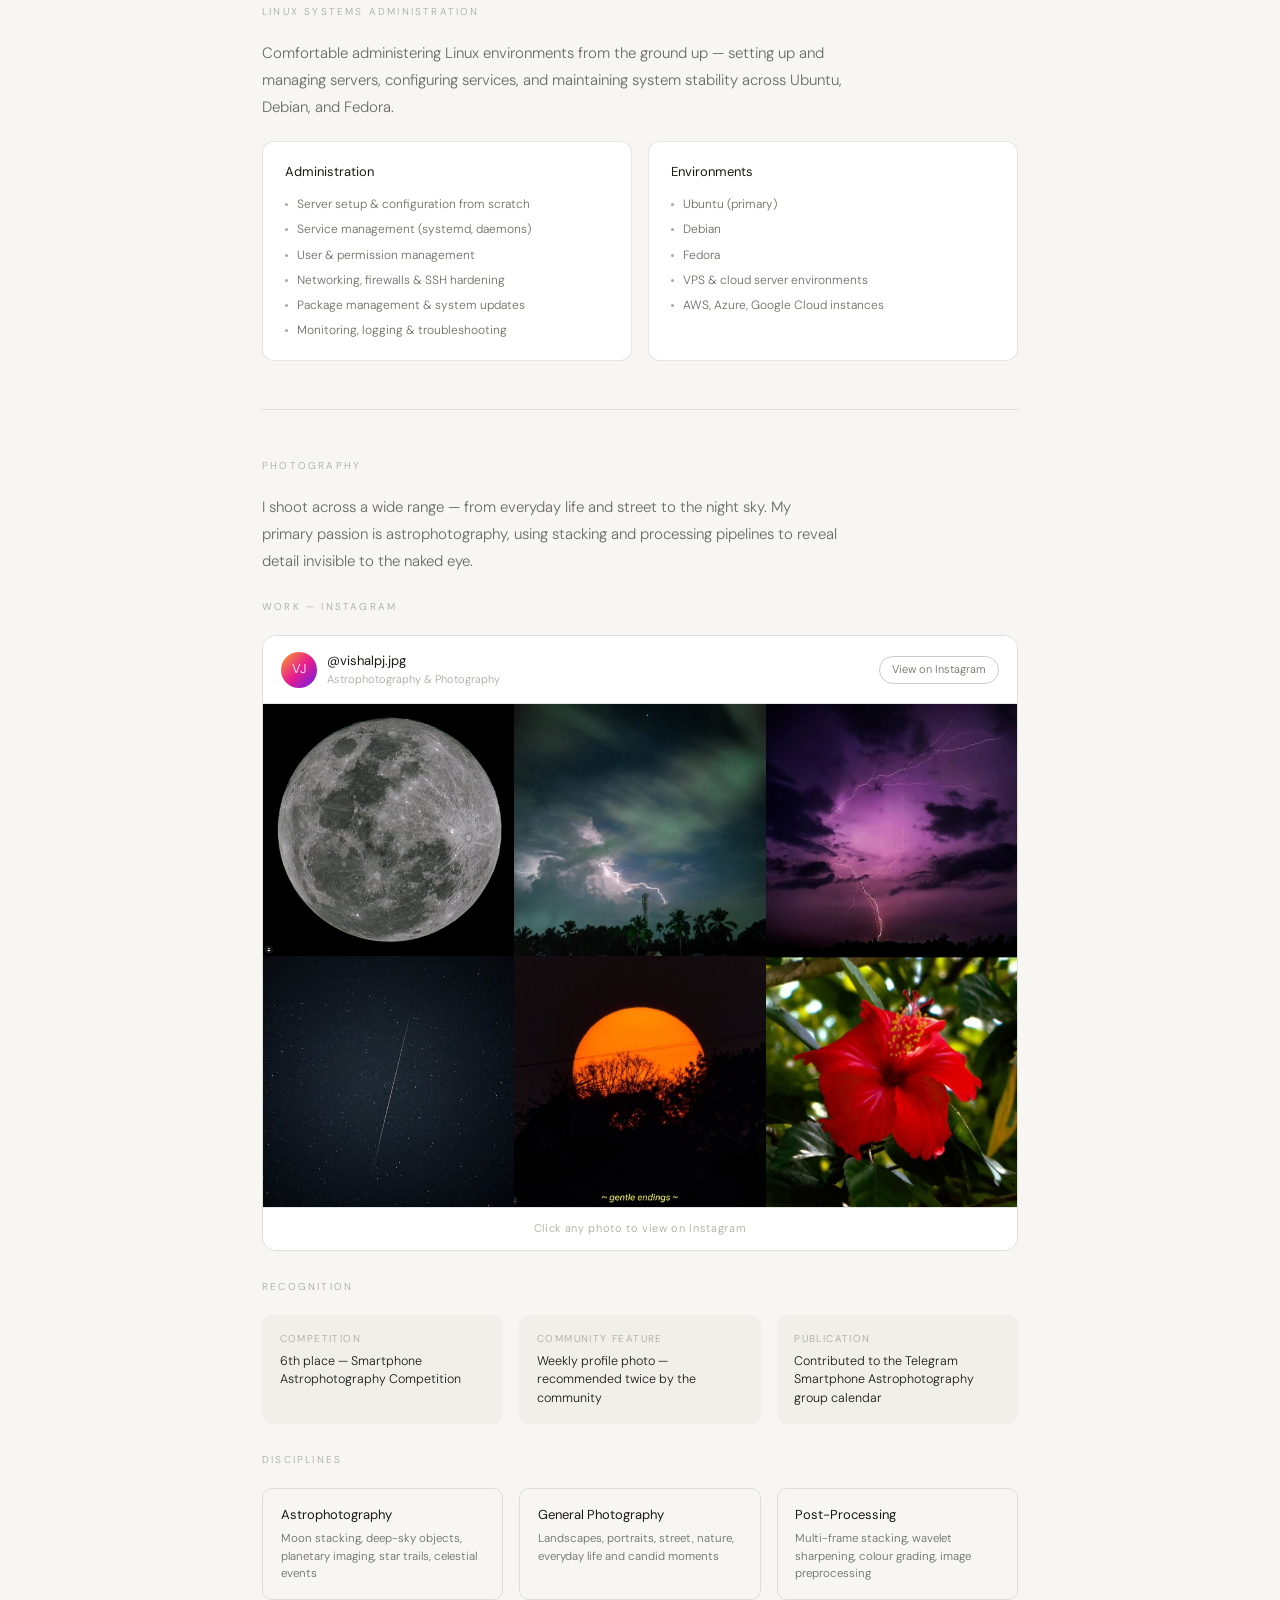
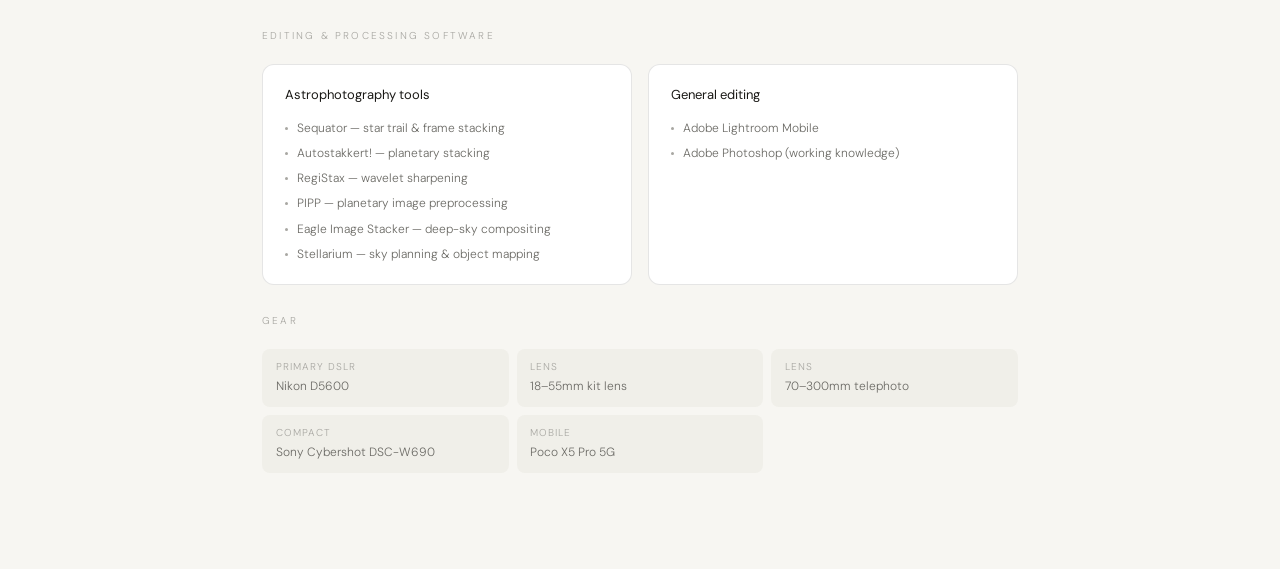
==== commit 0d2ddb83: "update" ====
--- a/portfolio.html
+++ b/portfolio.html
@@ -415,7 +415,7 @@
       <div class="card">
         <div class="card-title">Technical Stack</div>
         <ul class="stack-list">
-          <li>Java (primary), Python, Lua</li>
+          <li>Java (primary), Python, Bash Scripting, JavaScript</li>
           <li>MongoDB, PostgreSQL, MariaDB, Redis</li>
           <li>AWS, Azure, Google Cloud</li>
           <li>n8n workflow automation</li>
